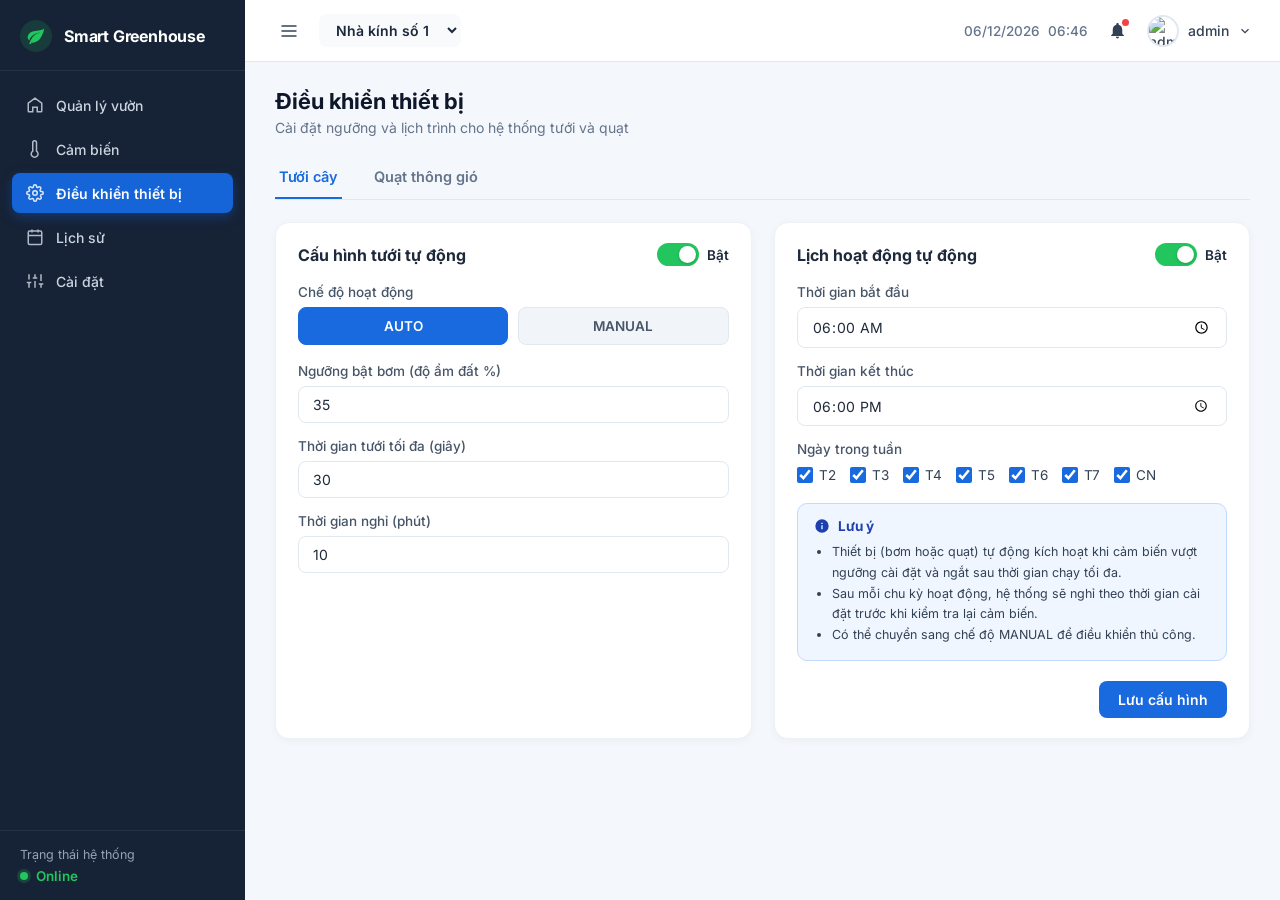
==== FE/control.html @ 4f758246 "first commit" ====
<!DOCTYPE html>
<html lang="vi">

<head>
  <meta charset="UTF-8">
  <meta name="viewport" content="width=device-width, initial-scale=1.0">
  <title>Điều khiển thiết bị - Smart Greenhouse</title>
  <link rel="stylesheet" href="css/style.css">
  <script>
    document.documentElement.classList.add('preload-transitions');
    if (localStorage.getItem('SIDEBAR_COLLAPSED') === 'true') {
      document.documentElement.classList.add('sidebar-collapsed');
    }
  </script>
</head>

<body>
  <!-- Sidebar (Rendered dynamically by js/common.js) -->
  <aside class="sidebar" id="sidebar"></aside>

  <!-- Main Content Wrapper -->
  <div class="main-wrapper">
    <!-- Top Header (Rendered dynamically by js/common.js) -->
    <header class="topbar" id="topbar"></header>

    <!-- Page Body -->
    <main class="content-area">
      <div class="page-header">
        <div>
          <h1 class="page-title">Điều khiển thiết bị</h1>
          <p class="page-subtitle">Cài đặt ngưỡng và lịch trình cho hệ thống tưới và quạt</p>
        </div>
      </div>

      <div class="tabs-nav">
        <button class="tab-btn active" data-tab="tuoi-cay">Tưới cây</button>
        <button class="tab-btn" data-tab="quat-thong-gio">Quạt thông gió</button>
      </div>

      <div class="rules-grid">
        <!-- Left Column: Cấu hình / Điều khiển -->
        <div class="card">
          <div class="card-header-flex">
            <h2 class="card-title" style="margin-bottom:0;" id="ruleConfigTitle">Cấu hình tưới tự động</h2>
            <div style="display:flex; align-items:center; gap:8px; font-size:13.5px; font-weight:600;">
              <label class="switch">
                <input type="checkbox" id="ruleAutoSwitch" checked>
                <span class="slider"></span>
              </label>
              <span>Bật</span>
            </div>
          </div>

          <div class="form-label">Chế độ hoạt động</div>
          <div class="mode-segmented">
            <button type="button" class="mode-btn active" id="modeAutoBtn">AUTO</button>
            <button type="button" class="mode-btn" id="modeManualBtn">MANUAL</button>
          </div>

          <!-- AUTO Mode Fields -->
          <div id="autoConfigSection">
            <div class="form-group">
              <label class="form-label" id="lblThresholdOn">Ngưỡng bật bơm (độ ẩm đất %)</label>
              <input type="number" id="inputMinSoil" class="text-input" value="35">
            </div>

            <div class="form-group">
              <label class="form-label" id="lblMaxRun">Thời gian tưới tối đa (giây)</label>
              <input type="number" id="inputMaxPumpSec" class="text-input" value="30">
            </div>

            <div class="form-group">
              <label class="form-label">Thời gian nghỉ (phút)</label>
              <input type="number" id="inputRestMin" class="text-input" value="10">
            </div>
          </div>

          <!-- MANUAL Mode Fields (Cassava Style) -->
          <div id="manualConfigSection" style="display:none;">
            <div class="info-alert" style="margin-bottom:16px;">
              <div class="info-alert-title">
                <svg width="16" height="16" viewBox="0 0 24 24" fill="currentColor">
                  <path d="M12 2a10 10 0 1 0 10 10A10 10 0 0 0 12 2zm1 15h-2v-6h2zm0-8h-2V7h2z" />
                </svg>
                <span>Chế độ điều khiển thủ công</span>
              </div>
              <p style="font-size:12.5px; color:#334155; margin:0; line-height:1.5;" id="manualAlertDesc">
                Thiết bị sẽ không tự động kích hoạt theo cảm biến. Bạn có thể kích hoạt chạy ngay hoặc hẹn giờ thực thi thủ công.
              </p>
            </div>

            <div class="form-group">
              <label class="form-label" id="lblManualTime">Thời điểm tưới</label>
              <input type="datetime-local" id="manualScheduleTime" class="text-input">
            </div>

            <div class="form-group">
              <label class="form-label" id="lblManualDuration">Thời gian tưới (phút)</label>
              <input type="number" id="manualDuration" class="text-input" min="0.5" step="0.5" value="5">
            </div>

            <div class="manual-actions-vertical">
              <button type="button" class="btn btn-primary btn-block btn-lg" id="btnRunNow">
                <svg width="18" height="18" viewBox="0 0 24 24" fill="currentColor">
                  <polygon points="13 2 3 14 12 14 11 22 21 10 12 10 13 2"></polygon>
                </svg>
                <span id="lblRunNowText">Tưới ngay</span>
              </button>
              <button type="button" class="btn btn-outline btn-block btn-lg" id="btnScheduleManual">
                <svg width="18" height="18" viewBox="0 0 24 24" fill="none" stroke="currentColor" stroke-width="2">
                  <rect x="3" y="4" width="18" height="18" rx="2" ry="2"></rect>
                  <line x1="16" y1="2" x2="16" y2="6"></line>
                  <line x1="8" y1="2" x2="8" y2="6"></line>
                  <line x1="3" y1="10" x2="21" y2="10"></line>
                </svg>
                <span id="lblScheduleManualText">Đặt lịch</span>
              </button>
            </div>
          </div>
        </div>

        <!-- Right Column: Lịch AUTO hoặc Danh sách lịch MANUAL -->
        <div>
          <!-- Right Card 1: AUTO Schedule Card -->
          <div class="card" id="autoScheduleCard">
            <div class="card-header-flex">
              <h2 class="card-title" style="margin-bottom:0;">Lịch hoạt động tự động</h2>
              <div style="display:flex; align-items:center; gap:8px; font-size:13.5px; font-weight:600;">
                <label class="switch">
                  <input type="checkbox" id="ruleScheduleSwitch" checked>
                  <span class="slider"></span>
                </label>
                <span>Bật</span>
              </div>
            </div>

            <div class="form-group">
              <label class="form-label">Thời gian bắt đầu</label>
              <input type="time" id="inputStartTime" class="text-input" value="06:00">
            </div>

            <div class="form-group">
              <label class="form-label">Thời gian kết thúc</label>
              <input type="time" id="inputEndTime" class="text-input" value="18:00">
            </div>

            <div class="form-label">Ngày trong tuần</div>
            <div class="weekdays-row" id="weekdaysRow">
              <label class="day-check"><input type="checkbox" value="T2" checked> T2</label>
              <label class="day-check"><input type="checkbox" value="T3" checked> T3</label>
              <label class="day-check"><input type="checkbox" value="T4" checked> T4</label>
              <label class="day-check"><input type="checkbox" value="T5" checked> T5</label>
              <label class="day-check"><input type="checkbox" value="T6" checked> T6</label>
              <label class="day-check"><input type="checkbox" value="T7" checked> T7</label>
              <label class="day-check"><input type="checkbox" value="CN" checked> CN</label>
            </div>

            <div class="info-alert">
              <div class="info-alert-title">
                <svg width="16" height="16" viewBox="0 0 24 24" fill="currentColor">
                  <path d="M12 2a10 10 0 1 0 10 10A10 10 0 0 0 12 2zm1 15h-2v-6h2zm0-8h-2V7h2z" />
                </svg>
                <span>Lưu ý</span>
              </div>
              <ul>
                <li>Thiết bị (bơm hoặc quạt) tự động kích hoạt khi cảm biến vượt ngưỡng cài đặt và ngắt sau thời gian chạy tối đa.</li>
                <li>Sau mỗi chu kỳ hoạt động, hệ thống sẽ nghỉ theo thời gian cài đặt trước khi kiểm tra lại cảm biến.</li>
                <li>Có thể chuyển sang chế độ MANUAL để điều khiển thủ công.</li>
              </ul>
            </div>

            <div style="display:flex; justify-content:flex-end;">
              <button class="btn btn-primary" id="saveRuleBtn">Lưu cấu hình</button>
            </div>
          </div>

          <!-- Right Card 2: MANUAL Schedule Table Card (Cassava Style) -->
          <div class="card" id="manualScheduleCard" style="display:none;">
            <div class="card-header-flex">
              <h2 class="card-title" style="margin-bottom:0;" id="manualListTitle">Danh sách lịch tưới thủ công</h2>
              <button type="button" class="btn btn-outline" id="btnRefreshManualList" style="padding:6px 14px; font-size:12.5px;">
                <svg width="14" height="14" viewBox="0 0 24 24" fill="none" stroke="currentColor" stroke-width="2">
                  <path d="M23 4v6h-6"></path>
                  <path d="M1 20v-6h6"></path>
                  <path d="M3.51 9a9 9 0 0 1 14.85-3.36L23 10M1 14l4.64 4.36A9 9 0 0 0 20.49 15"></path>
                </svg>
                Làm mới
              </button>
            </div>

            <div class="table-container" style="box-shadow:none; border:1px solid var(--border-color); border-radius:8px;">
              <table class="data-table">
                <thead>
                  <tr>
                    <th>Thời điểm</th>
                    <th>Thời lượng</th>
                    <th>Trạng thái</th>
                    <th style="text-align:right;">Thao tác</th>
                  </tr>
                </thead>
                <tbody id="manualScheduleTableBody">
                  <!-- Rendered dynamically -->
                </tbody>
              </table>
            </div>
          </div>
        </div>
      </div>
    </main>
  </div>

  <!-- Modal Xác nhận Kích hoạt ngay (Cassava Style) -->
  <div class="modal-backdrop" id="runNowModal">
    <div class="modal-dialog">
      <div class="modal-header">
        <div class="modal-header-icon">
          <svg width="22" height="22" viewBox="0 0 24 24" fill="none" stroke="currentColor" stroke-width="2">
            <polygon points="13 2 3 14 12 14 11 22 21 10 12 10 13 2"></polygon>
          </svg>
        </div>
        <div>
          <h3 class="modal-title" id="modalConfirmTitle">Tưới ngay?</h3>
          <span style="font-size:12px; color:#64748b;">Kích hoạt thiết bị ngay lập tức</span>
        </div>
      </div>
      <div class="modal-body">
        <p id="modalConfirmDesc">Bạn có chắc chắn muốn kích hoạt máy bơm tưới ngay bây giờ không?</p>
        <div class="modal-info-box">
          <div class="modal-info-row">
            <span style="color:#64748b;">Khu vực:</span>
            <strong id="modalZoneName">Nhà kính số 1</strong>
          </div>
          <div class="modal-info-row">
            <span style="color:#64748b;">Thiết bị:</span>
            <strong id="modalDeviceName">Máy bơm tưới</strong>
          </div>
          <div class="modal-info-row">
            <span style="color:#64748b;">Thời lượng:</span>
            <strong id="modalDurationText" style="color:#2563eb;">5 phút</strong>
          </div>
        </div>
        <p style="font-size:12.5px; color:#d97706; margin-top:8px;">
          <i>* Lệnh điều khiển sẽ được gửi xuống thiết bị và kích hoạt ngay tức thì.</i>
        </p>
      </div>
      <div class="modal-footer">
        <button type="button" class="btn btn-outline" id="modalCancelBtn">Hủy</button>
        <button type="button" class="btn btn-primary" id="modalConfirmBtn">Kích hoạt ngay</button>
      </div>
    </div>
  </div>

  <script src="js/common.js"></script>
  <script src="js/control.js"></script>
</body>

</html>
---- FE/css/style.css ----
/* ==========================================================================
   Smart Greenhouse Dashboard - Master Stylesheet (css/style.css)
   Organized modularly using CSS @import
   ========================================================================== */

/* 1. Core & Base Design Tokens */
@import url('base.css');

/* 2. Global Layout & Structure */
@import url('layout.css');

/* 3. Reusable UI Components */
@import url('components.css');

/* 4. Page-Specific Styles */
@import url('pages/dashboard.css');
@import url('pages/sensors.css');
@import url('pages/control.css');
@import url('pages/rules.css');
@import url('pages/history.css');
@import url('pages/zones.css');
@import url('pages/login.css');
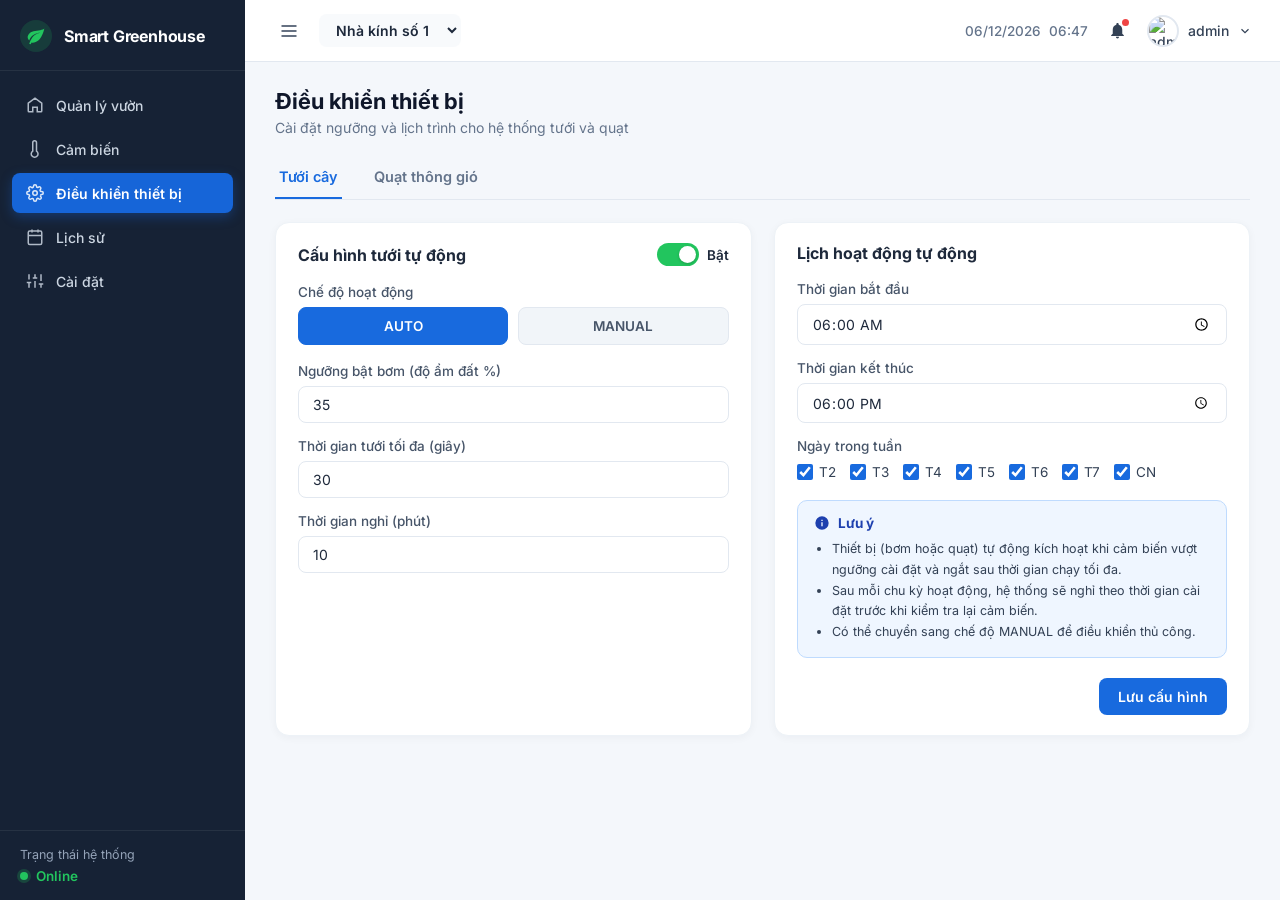
==== commit 60b41309: "feat : implement micro service BE : telemetry,automation, api-gateway. Bulid mosquitto, add and modi" ====
--- a/FE/control.html
+++ b/FE/control.html
@@ -42,7 +42,8 @@
         <div class="card">
           <div class="card-header-flex">
             <h2 class="card-title" style="margin-bottom:0;" id="ruleConfigTitle">Cấu hình tưới tự động</h2>
-            <div style="display:flex; align-items:center; gap:8px; font-size:13.5px; font-weight:600;">
+            <div id="ruleAutoSwitchWrapper"
+              style="display:flex; align-items:center; gap:8px; font-size:13.5px; font-weight:600;">
               <label class="switch">
                 <input type="checkbox" id="ruleAutoSwitch" checked>
                 <span class="slider"></span>
@@ -85,7 +86,8 @@
                 <span>Chế độ điều khiển thủ công</span>
               </div>
               <p style="font-size:12.5px; color:#334155; margin:0; line-height:1.5;" id="manualAlertDesc">
-                Thiết bị sẽ không tự động kích hoạt theo cảm biến. Bạn có thể kích hoạt chạy ngay hoặc hẹn giờ thực thi thủ công.
+                Thiết bị sẽ không tự động kích hoạt theo cảm biến. Bạn có thể kích hoạt chạy ngay hoặc hẹn giờ thực thi
+                thủ công.
               </p>
             </div>
 
@@ -126,11 +128,6 @@
             <div class="card-header-flex">
               <h2 class="card-title" style="margin-bottom:0;">Lịch hoạt động tự động</h2>
               <div style="display:flex; align-items:center; gap:8px; font-size:13.5px; font-weight:600;">
-                <label class="switch">
-                  <input type="checkbox" id="ruleScheduleSwitch" checked>
-                  <span class="slider"></span>
-                </label>
-                <span>Bật</span>
               </div>
             </div>
 
@@ -163,8 +160,10 @@
                 <span>Lưu ý</span>
               </div>
               <ul>
-                <li>Thiết bị (bơm hoặc quạt) tự động kích hoạt khi cảm biến vượt ngưỡng cài đặt và ngắt sau thời gian chạy tối đa.</li>
-                <li>Sau mỗi chu kỳ hoạt động, hệ thống sẽ nghỉ theo thời gian cài đặt trước khi kiểm tra lại cảm biến.</li>
+                <li>Thiết bị (bơm hoặc quạt) tự động kích hoạt khi cảm biến vượt ngưỡng cài đặt và ngắt sau thời gian
+                  chạy tối đa.</li>
+                <li>Sau mỗi chu kỳ hoạt động, hệ thống sẽ nghỉ theo thời gian cài đặt trước khi kiểm tra lại cảm biến.
+                </li>
                 <li>Có thể chuyển sang chế độ MANUAL để điều khiển thủ công.</li>
               </ul>
             </div>
@@ -178,7 +177,8 @@
           <div class="card" id="manualScheduleCard" style="display:none;">
             <div class="card-header-flex">
               <h2 class="card-title" style="margin-bottom:0;" id="manualListTitle">Danh sách lịch tưới thủ công</h2>
-              <button type="button" class="btn btn-outline" id="btnRefreshManualList" style="padding:6px 14px; font-size:12.5px;">
+              <button type="button" class="btn btn-outline" id="btnRefreshManualList"
+                style="padding:6px 14px; font-size:12.5px;">
                 <svg width="14" height="14" viewBox="0 0 24 24" fill="none" stroke="currentColor" stroke-width="2">
                   <path d="M23 4v6h-6"></path>
                   <path d="M1 20v-6h6"></path>
@@ -188,7 +188,8 @@
               </button>
             </div>
 
-            <div class="table-container" style="box-shadow:none; border:1px solid var(--border-color); border-radius:8px;">
+            <div class="table-container"
+              style="box-shadow:none; border:1px solid var(--border-color); border-radius:8px;">
               <table class="data-table">
                 <thead>
                   <tr>
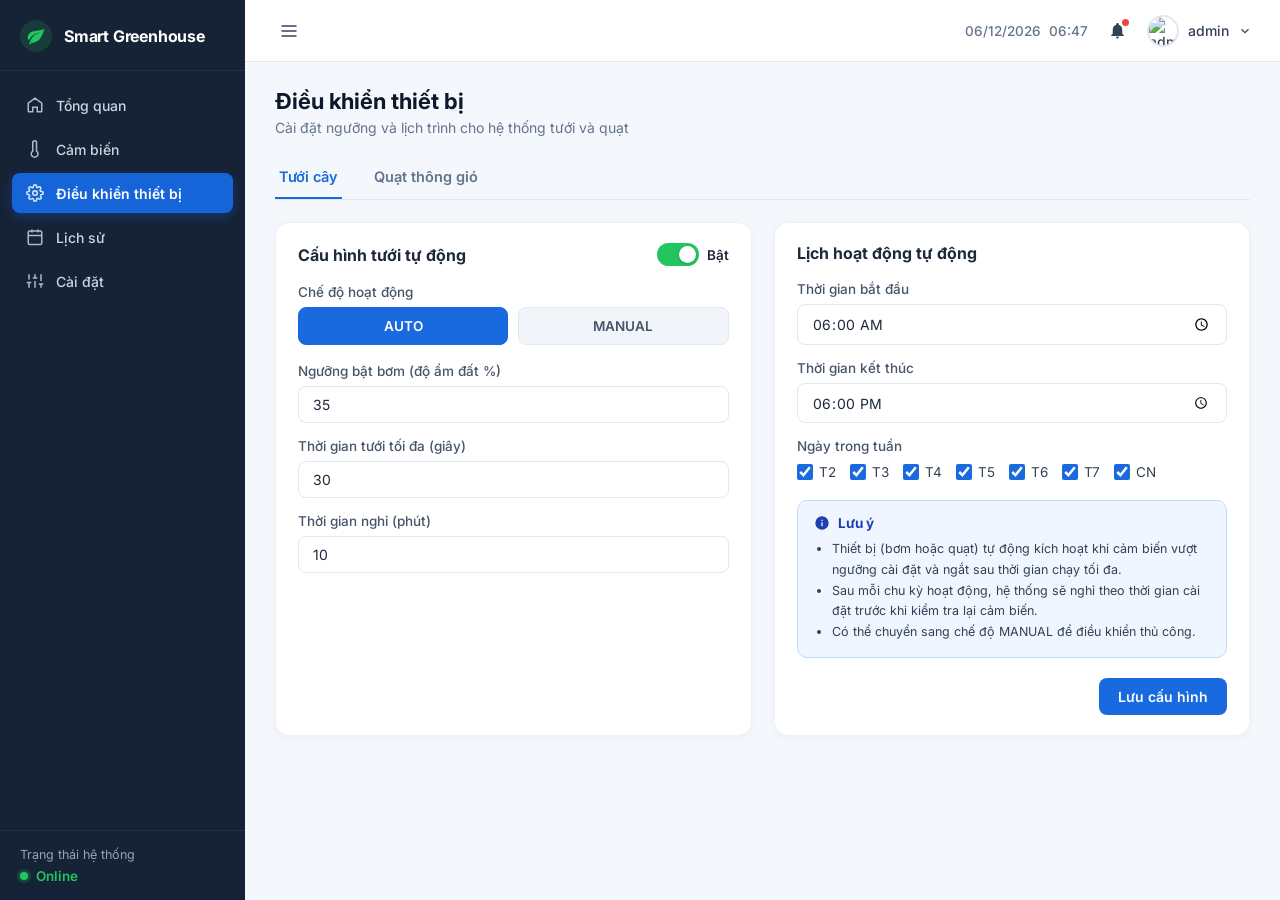
==== commit da7cea4b: "fix: insert paging, connect api to realtime sensor in tab control. Insert paging in tab history" ====
--- a/FE/control.html
+++ b/FE/control.html
@@ -204,6 +204,21 @@
                 </tbody>
               </table>
             </div>
+
+            <!-- Phân trang danh sách lịch thủ công -->
+            <div id="manualPagination"
+              style="display:none; align-items:center; justify-content:space-between; padding:10px 4px 2px; flex-wrap:wrap; gap:8px;">
+              <span id="manualPaginationInfo"
+                style="font-size:12.5px; color:#64748b;"></span>
+              <div style="display:flex; gap:6px; align-items:center;">
+                <button id="manualPagePrev" class="btn btn-outline"
+                  style="padding:4px 12px; font-size:12.5px;">&#8249; Trước</button>
+                <span id="manualPageNumbers"
+                  style="display:flex; gap:4px; align-items:center;"></span>
+                <button id="manualPageNext" class="btn btn-outline"
+                  style="padding:4px 12px; font-size:12.5px;">Tiếp &#8250;</button>
+              </div>
+            </div>
           </div>
         </div>
       </div>
